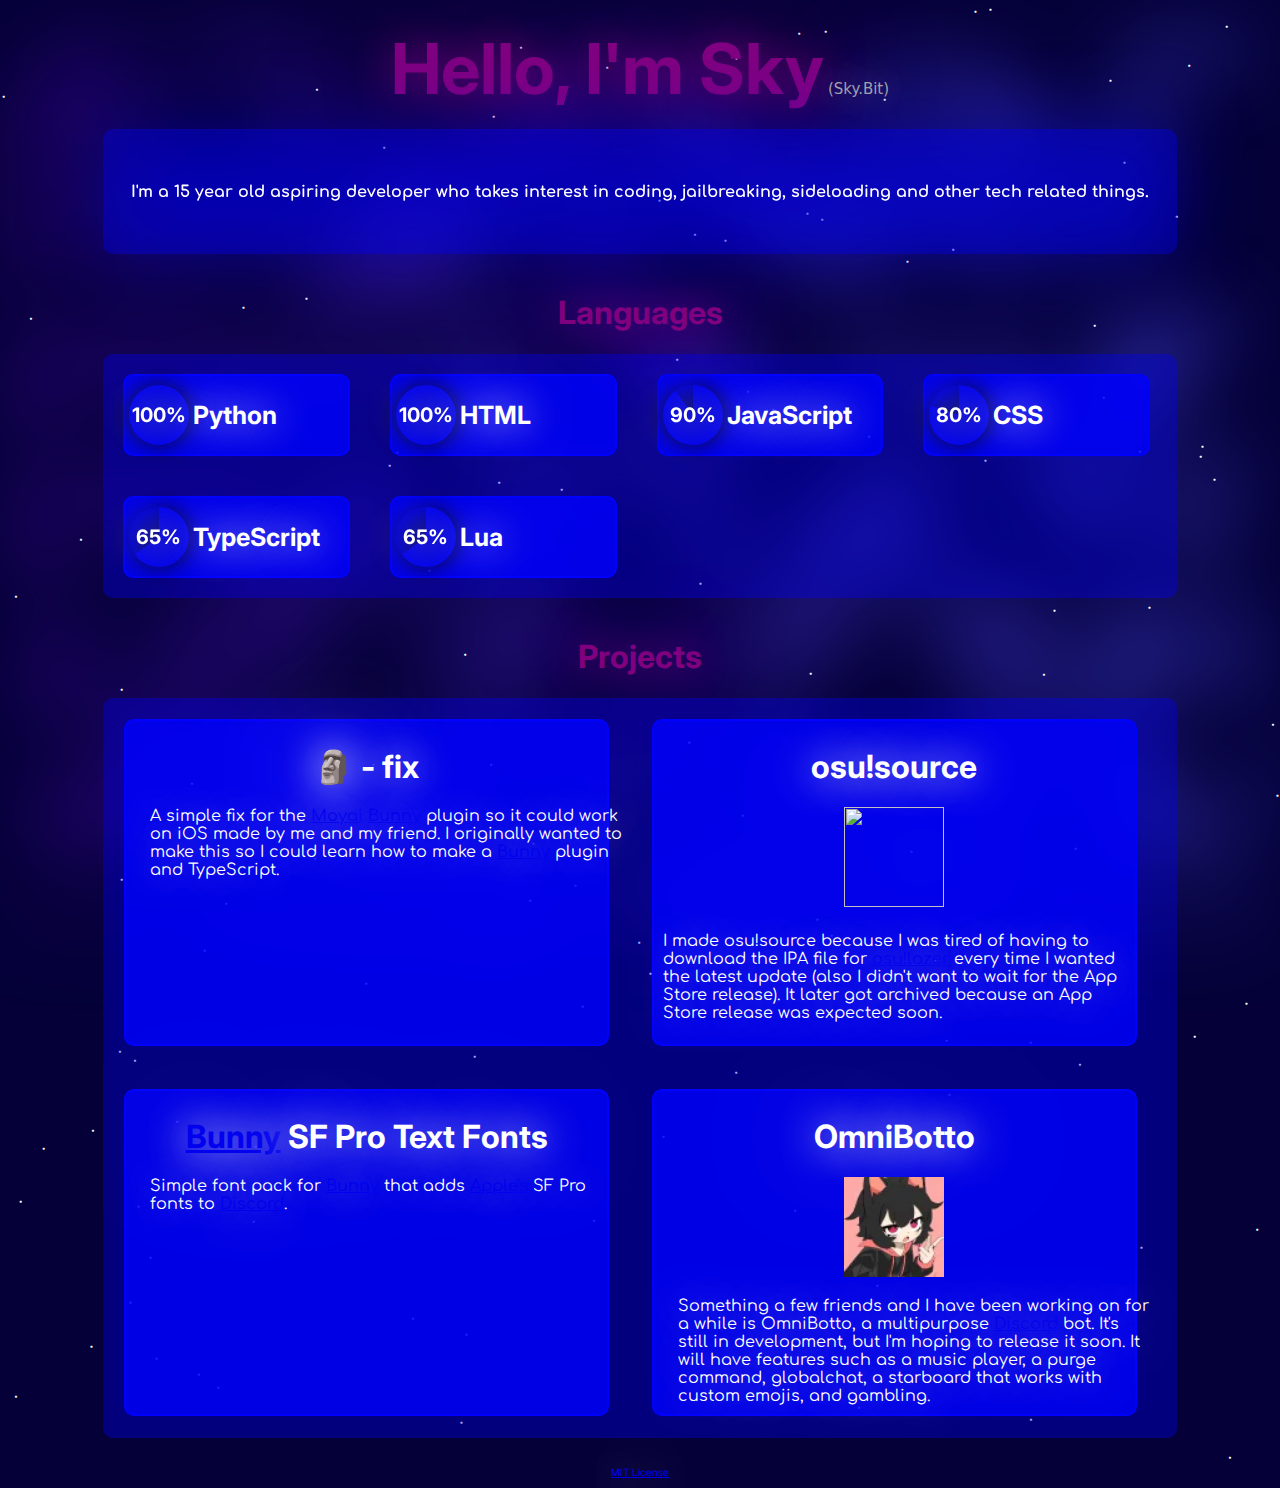
==== index.html @ 685fda7b "Initial commit" ====
<!DOCTYPE html>
<head>
    <title>Sky.Site</title>
    <meta charset="UTF-8">
    <link rel="icon" href="sky.webp" type="image/webp">
    <meta name="viewport" content="width=device-width, initial-scale=1.0">
    <meta content="Sky.Bit's Website" property="og:title" />
    <meta content="https://www.skydevs.me" property="og:url" />
    <meta content="sky.webp" property="og:image" />
    <meta content="#4c00d4" data-react-helmet="true" name="theme-color" />
    <meta content="Sky.Bit's personal website or something" property="og:description" />
    <link rel="stylesheet" href="style.css" />
</head>
<body>
    <canvas height="6px"></canvas>
    <div class="container containers nebula" id="nebulagen">
        <!-- hkjsd;fhskjfhleuihkdsfjhlselfdgfjkjflkjsd;kjlffhlkshfs9392oo"""""''kskekjhkahfhsakfjlkfjkshfj;[base64];shfkshhfhh;ciwybroiqwybro 72yq873[r9toyiiyiryiru34iiy34uryp34ytieymti3u,l\\r]]r\\]r[[-===---=]] -->
    </div>

    <center>
        <a>
            <strong><h1 style="color: purple; display: inline; font-size: 70px;" class="glow inter-title">Hello, I'm Sky</h1></strong>
            <p style="color: darkgray; display: inline; font-family: system-ui, -apple-system, BlinkMacSystemFont, 'Segoe UI', Roboto, Oxygen, Ubuntu, Cantarell, 'Open Sans', 'Helvetica Neue', sans-serif; font-size: 15px;" class="glow-white">(Sky.Bit)</p>
        </a>
    </center>
    <canvas height="6px"></canvas>
    <div class="about-me filter-glow">
        <strong><p class="about-me-text">I'm a <a id="age"></a> year old aspiring developer who takes interest in coding, jailbreaking, sideloading and other tech related things.</p></strong>
    </div>
    <script src="age.js"></script>
    <canvas height="10px"></canvas>
    <center><h1 class="languagesheader glow">Languages</h1></center>
    <div class="languages">
        <div class="language container">
            <div class="circle" id="progress-circle">
                <p class="po glow-white" id="percentage">100%</p>
                
            </div>
            <canvas width="4px"></canvas>
            <p class="languagename glow-white">Python</p>
        </div>
        <div class="language container">
            <div class="circle" id="progress-circle">
                <p class="po glow-white" id="percentage">100%</p>
                
            </div>
            <canvas width="4px"></canvas>
            <p class="languagename glow-white">HTML</p>
        </div>
        <div class="language container">
            <div class="circle" id="progress-circle">
                <p class="po glow-white" id="percentage">90%</p>
                
            </div>
            <canvas width="4px"></canvas>
            <p class="languagename glow-white">JavaScript</p>
        </div>
        <div class="language container">
            <div class="circle" id="progress-circle">
                <p class="po glow-white" id="percentage">80%</p>
                
            </div>
            <canvas width="4px"></canvas>
            <p class="languagename glow-white">CSS</p>
        </div>
        <div class="language container">
            <div class="circle" id="progress-circle">
                <p class="po glow-white" id="percentage">65%</p>
                
            </div>
            <canvas width="4px"></canvas>
            <p class="languagename glow-white">TypeScript</p>
        </div>
        <div class="language container">
            <div class="circle" id="progress-circle">
                <p class="po glow-white" id="percentage">65%</p>
                
            </div>
            <canvas width="4px"></canvas>
            <p class="languagename glow-white">Lua</p>
        </div>
    </div>
    <script src="spinny.js"></script>
    <canvas height="10px"></canvas>
    <center><h1 class="languagesheader glow">Projects</h1></center>
    <div class="languages">
        <div class="project" url="https://github.com/SkyDotBit/moyai-fix">
            <center><h1 class="glow-white projectname">🗿 - fix</h1></center>
            <p class="glow-white about-me-text">A simple fix for the <a href="https://github.com/Martinz64/Cynosphere-VendettaPlugins/tree/master/plugins/Moyai">Moyai</a> <a href="https://github.com/bunny-mod/Bunny?tab=readme-ov-file">Bunny</a> plugin so it could work on iOS made by me and my friend. I originally wanted to make this so I could learn how to make a <a href="https://github.com/bunny-mod/Bunny?tab=readme-ov-file">Bunny</a> plugin and TypeScript.</p>
        </div>
        <div class="project" url="https://github.com/SkyDotBit/osu-source">
            <center><h1 class="glow-white projectname">osu!source</h1></center>
            <center><img src="https://osu.ppy.sh/images/favicon/apple-touch-icon.png" height="100px" width="100px"></center>
            <p class="glow-white about-me-text padderson">I made osu!source because I was tired of having to download the IPA file for <a href="https://osu.ppy.sh/">osu!lazer</a> every time I wanted the latest update (also I didn't want to wait for the App Store release). It later got archived because an App Store release was expected soon.</p>
        </div>
        <div class="project" url="https://github.com/SkyDotBit/Bunny-SF-Pro-Text-Fonts">
            <center><h1 class="glow-white projectname"><a href="https://github.com/bunny-mod/Bunny">Bunny</a> SF Pro Text Fonts</h1></center>
            <p class="glow-white about-me-text">Simple font pack for <a href="https://github.com/bunny-mod/bunny">Bunny</a> that adds <a href="https://apple.com">Apple's</a> SF Pro fonts to <a href="https://discord.com">Discord</a>.</p>
        </div>
        <div class="project" url="about:blank">
            <center><h1 class="glow-white projectname">OmniBotto</h1></center>
            <center><img src="omnibotto.webp" height="100px" width="100px"></center>
            <p class="glow-white about-me-text">Something a few friends and I have been working on for a while is OmniBotto, a multipurpose <a href="https://discord.com">Discord</a> bot. It's still in development, but I'm hoping to release it soon. It will have features such as a music player, a purge command, globalchat, a starboard that works with custom emojis, and gambling.</p>
        </div>
    </div>
    <script src="clicky.js"></script>
    <canvas height="20px"></canvas>
    <script src="star.js"></script>
    <script src="nebula.js"></script>
    <center><a href="LICENSE" class="license glow-white">MIT License</a></center>
</body>
---- style.css ----
@import url('https://fonts.googleapis.com/css2?family=Comfortaa:wght@300..700&family=Inter:ital,opsz,wght@0,14..32,100..900;1,14..32,100..900&display=swap');
@font-face {
    font-family: "DistantGalaxy";
    src: url('fonts/SFDistantGalaxy.ttf');
}
@font-face {
    font-family: "gooey";
    src: url("fonts/WC_Rhesus_B_Bta.ttf");
}
@font-face {
    font-family: "Gooeyer";
    src: url("fonts/Asterisp\ Alpha.otf");
}
@font-face {
    font-family: "goo";
    src: url("fonts/Celticfr.ttf")
}
@font-face {
    font-family: "fuu";
    src: url("fonts/IMFeFlow2.ttf")
}
@font-face {
    font-family: "fuuu";
    src: url("fonts/POWDRFT_.ttf")
}
:root {
    --accent: blue;/
}

.filter-glow {
    filter: drop-shadow(0 0 40px var(--accent));
    z-index: 999999999;
}
.filter-glow.low {
    filter: drop-shadow(0 0 40px blue);
    z-index: 999999999;
}
.glow {
    position: relative;
    width: max-content;
    max-width: 100%;
    text-shadow: 0 0 40px purple, 0 0 120px purple;
    z-index: 999999999;
}
.glow-white {
    position: relative;
    width: max-content;
    max-width: 100%;
    text-shadow: 0 0 40px white, 0 0 120px white;
    z-index: 999999999;
}
.inter-title {
    font-family: "Inter", sans-serif;
    font-optical-sizing: auto;
    z-index: 999999999;
    font-style: normal;
}
body {
    background-color: rgb(5, 0, 56);
    overflow-x: hidden;
}
.about-me {
    align-items: center;
    justify-content: center;
    display: flex;
    border-radius: 10px;
    margin-left: auto;
    margin-right: auto;
    width: 85%;
    background-color: rgba(0, 0, 255, 0.35);
    height: 125px;
    z-index: 999999999;
    position: relative;
}
.about-me-text {
    position: relative;
    color: white;
    /*/ font-family: "Inter", sans-serif; /*/
    font-family: "Comfortaa";
    z-index: 999999999999999;
    padding-left: 20px;
    padding-right: 20px;
    display: block;
}
.nebula {
    font-family: "goo";
    position: absolute;
    background: linear-gradient(to right, rgb(64, 2, 159), rgb(70, 79, 249));
    -webkit-background-clip: text;
    background-clip: text;
    color: transparent;
    filter: blur(40px);
    font-size: 120px;
    letter-spacing: 0;
    animation-name: spinnycolornyeeoomm;
    animation-duration: 10s;
    animation-iteration-count: infinite;
    animation-timing-function: linear;
    animation-direction: normal;
    animation-fill-mode: none;
    animation-play-state: running;
    z-index: 1;
}

.containers {
    width: 100%;
    display: flex;
    white-space: normal;
    position: absolute;
    height: 100%;
    flex-direction: column;
    overflow-y: hidden;
    overflow-x: hidden;
    overflow-wrap: break-word;
}
@keyframes spinnycolornyeeoomm {
    0% {
        transform: scale(1.2);
    }
    50% {
        transform: scale(1.5);
    }
    100% {
        transform: scale(1.2);
    }
}
.star {
    color: white;
    font-size: 5px;
    position: absolute;
    z-index: 2;
}
.staranimated {
    animation-name: animatedstar;
    animation-duration: 6s;
    animation-iteration-count: infinite;
    animation-timing-function: linear;
    animation-direction: normal;
    animation-fill-mode: none;
    animation-play-state: running;
}
@keyframes animatedstar {
    0% {
        opacity: 1%;
    }
    50% {
        opacity: 100%;
    }
    100% {
        opacity: 1%;
    }
}
.languages {
    display: flex;
    border-radius: 10px;
    margin-left: auto;
    margin-right: auto;
    width: 85%;
    background-color: rgba(0, 0, 255, 0.35);
    
    z-index: 999999999;
    flex-wrap: wrap;
    position: relative;
}
.languagesheader {
    font-family: "Inter", sans-serif;
    color: purple;
}
.language {
    
    width: 20%;
    align-items: center;
    background-color: rgba(0, 0, 255, 0.80);
    margin: 2%;
    display: flex;
    border-radius: 10px;
    border-color: rgba(0, 0, 255, 1);
    border-style: solid;
    border-width: 2px;
    padding: 4px;
    height: 70px;
}
.language.container {
    display: flex;
    margin: 20px;
}
.active-border{
    position: relative;
    text-align: center;
    width: 110px;
    height: 110px;
    border-radius: 100%;
    background-color:#39B4CC;
    background-image:
        linear-gradient(91deg, transparent 50%, #A2ECFB 50%),
        linear-gradient(90deg, #A2ECFB 50%, transparent 50%);
}
.circle {
    width: 60px;
    height: 60px;
    border-radius: 50%;
    background: conic-gradient(rgba(0, 0, 255, 0.80) var(--percentage), rgba(0, 0, 255, 0.35) var(--percentage));
    display: flex;
    justify-content: center;
    align-items: center;
    position: relative;
    filter: drop-shadow(0px 0px 10px rgba(0, 0, 0));
}

.po {
    position: absolute;
    font-size: 20px;
    font-weight: bold;
    margin: 0;
    font-family: "Inter", sans-serif;
    color: white;
}
.languagename {
    font-family: "Inter", sans-serif;
    font-size: 25px;
    font-weight: bold;
    color: white;
}
.project {
    
    width: 44%;
    background-color: rgba(0, 0, 255, 0.80);
    
    display: flex;
    border-radius: 10px;
    border-color: rgba(0, 0, 255, 1);
    border-style: solid;
    border-width: 2px;
    padding: 4px;
    height: 315px;

    cursor: pointer;
    
    align-items: center;
    background-color: rgba(0, 0, 255, 0.80);
    margin: 2%;
    display: block;
    border-radius: 10px;
    border-color: rgba(0, 0, 255, 1);
    border-style: solid;
    border-width: 2px;
    padding: 4px;
    
}
.projectname {
    font-family: "Inter", sans-serif;
    font-weight: bold;
    color: white;
    text-align: center;
    
}
.freedom {
    display: flex;
    flex-wrap: wrap;
}
.license {
    font-family: "Inter", sans-serif;
    font-size: 10px;
}
.padderson {
    padding: 5px;
}
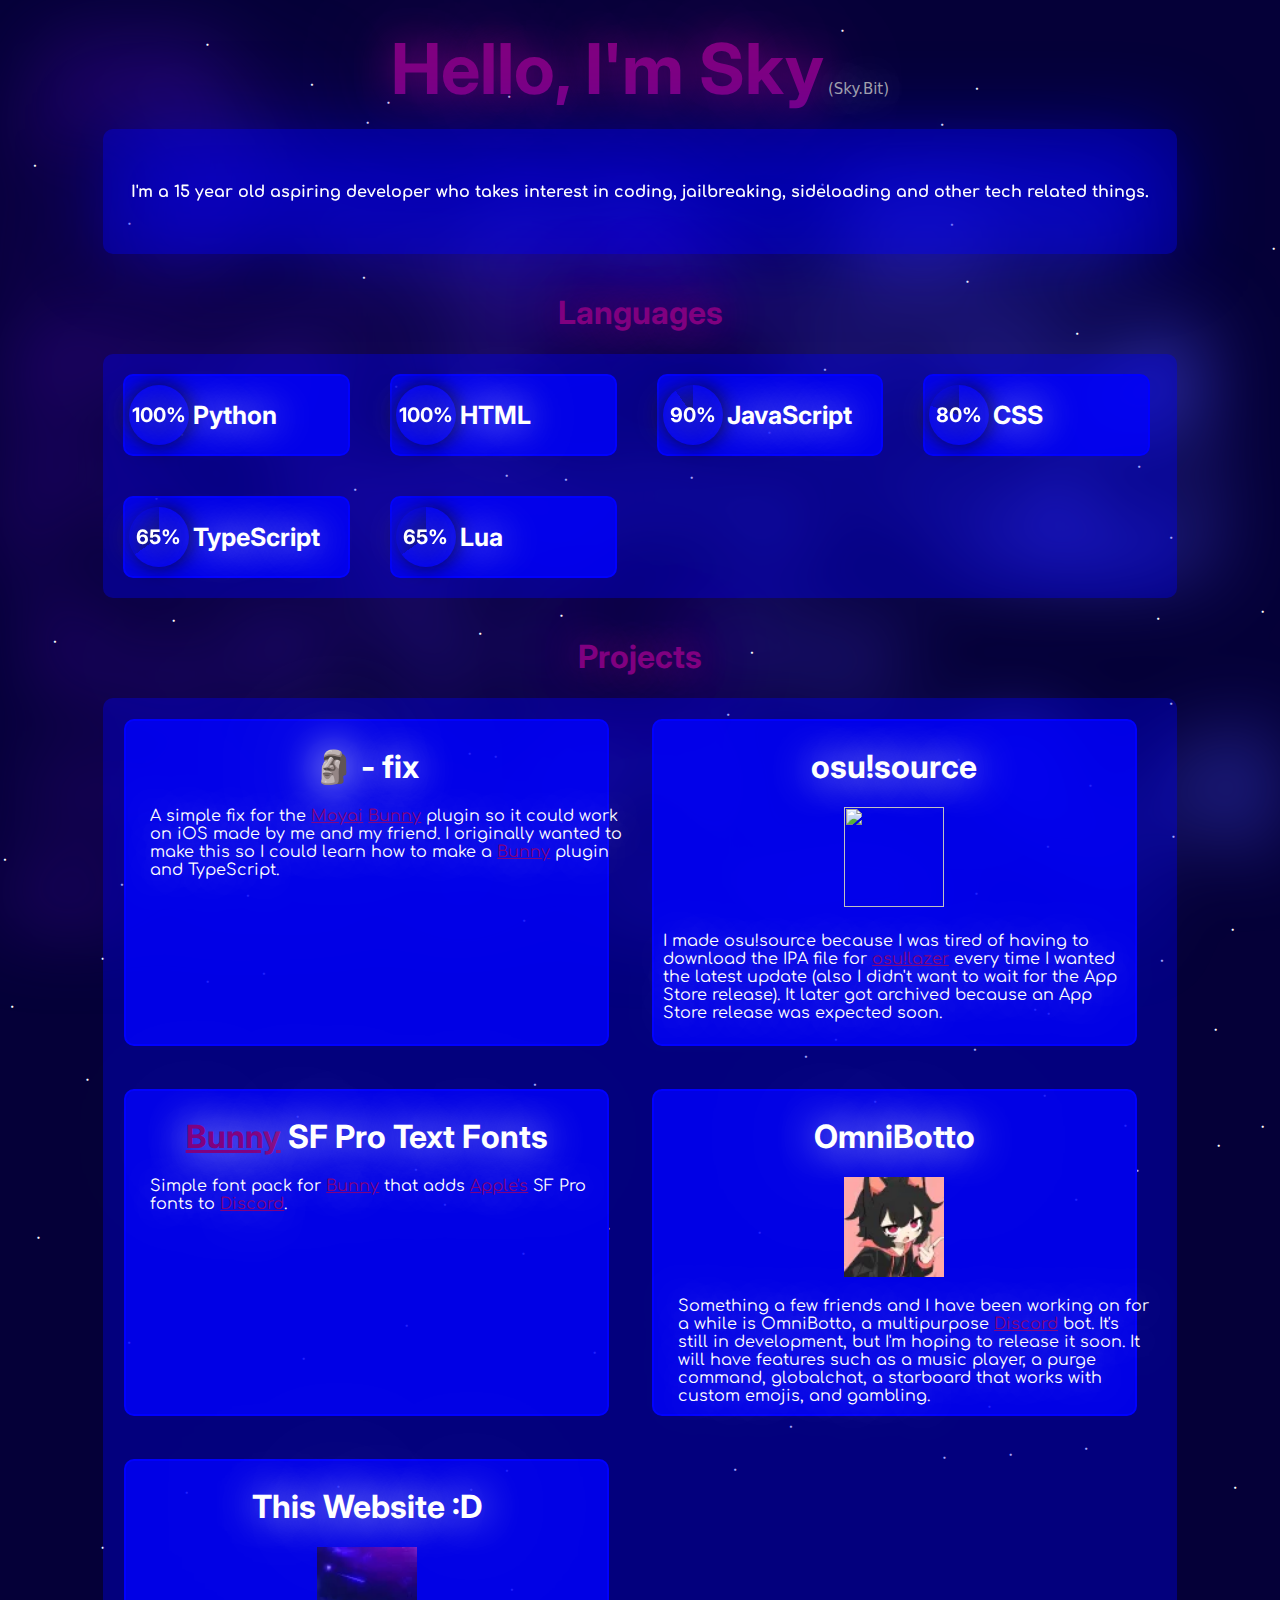
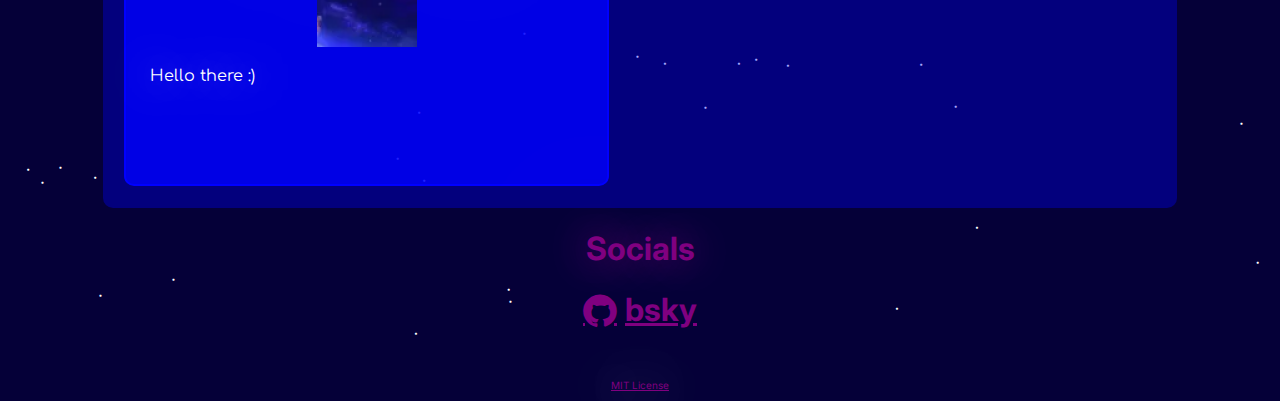
==== commit d9134eec: "Added a few things I forgot to add earlier" ====
--- a/index.html
+++ b/index.html
@@ -102,8 +102,15 @@
             <center><img src="omnibotto.webp" height="100px" width="100px"></center>
             <p class="glow-white about-me-text">Something a few friends and I have been working on for a while is OmniBotto, a multipurpose <a href="https://discord.com">Discord</a> bot. It's still in development, but I'm hoping to release it soon. It will have features such as a music player, a purge command, globalchat, a starboard that works with custom emojis, and gambling.</p>
         </div>
+        <div class="project" url="https://skydevs.me">
+            <center><h1 class="glow-white projectname">This Website :D</h1></center>
+            <center><img src="sky.webp" height="100px" width="100px"></center>
+            <p class="glow-white about-me-text">Hello there :)</p>
+        </div>
     </div>
     <script src="clicky.js"></script>
+    <center><h1 class="languagesheader glow">Socials</h1></center>
+    <center><h1 class="socials"><a href="https://github.com/skydotbit">)</a> <a class="interfont" style="color: purple;" href="https://bsky.app/profile/skydevs.me">bsky</a></h1></center>
     <canvas height="20px"></canvas>
     <script src="star.js"></script>
     <script src="nebula.js"></script>
--- a/style.css
+++ b/style.css
@@ -22,6 +22,10 @@
 @font-face {
     font-family: "fuuu";
     src: url("fonts/POWDRFT_.ttf")
+}
+@font-face {
+    font-family: "socials";
+    src: url("fonts/social.ttf")
 }
 :root {
     --accent: blue;/
@@ -58,6 +62,9 @@
 body {
     background-color: rgb(5, 0, 56);
     overflow-x: hidden;
+}
+a:link {
+    color: purple;
 }
 .about-me {
     align-items: center;
@@ -264,4 +271,11 @@
 }
 .padderson {
     padding: 5px;
+}
+.socials {
+    font-family: "socials";
+    color: rgba(0, 0, 255, 1);
+}
+.interfont {
+    font-family: "Inter", sans-serif;
 }